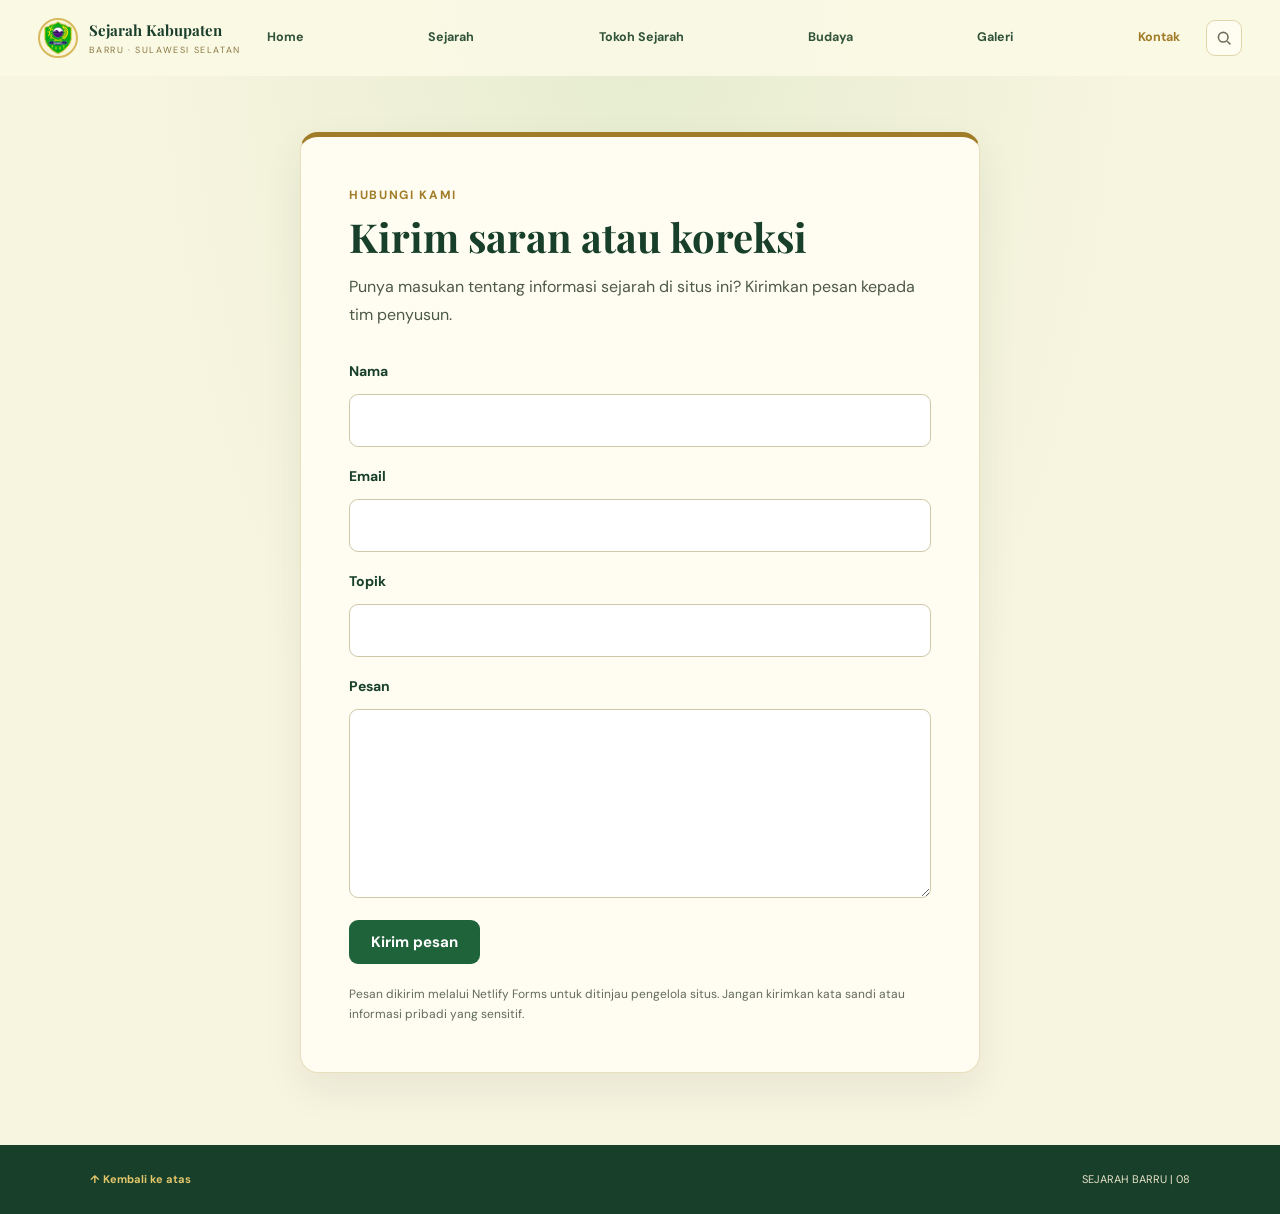
==== kontak/index.html @ 47c0d06f "Perbaiki halaman kontak Netlify" ====
<!DOCTYPE html>
<html lang="id">
<head>
  <meta charset="UTF-8">
  <meta name="viewport" content="width=device-width, initial-scale=1.0">
  <meta name="description" content="Hubungi tim penyusun situs Sejarah Kabupaten Barru.">
  <title>Kontak · Kabupaten Barru</title>
  <link rel="preconnect" href="https://fonts.googleapis.com">
  <link rel="preconnect" href="https://fonts.gstatic.com" crossorigin>
  <link href="https://fonts.googleapis.com/css2?family=DM+Sans:wght@400;500;600;700&family=Playfair+Display:wght@600;700&display=swap" rel="stylesheet">
  <link rel="stylesheet" href="../assets/css/images.css">
  <link rel="stylesheet" href="../assets/css/base.css">
  <link rel="stylesheet" href="../assets/css/menu.css">
  <link rel="stylesheet" href="../assets/css/kontak.css">
  <link rel="stylesheet" href="../assets/css/animasi.css">
</head>
<body data-page="kontak" data-root-prefix="../">
  <header class="site-header" id="top">
    <a class="brand" href="../index.html" aria-label="Sejarah Kabupaten Barru, beranda">
      <span class="brand-mark" aria-hidden="true"></span>
      <span><strong>Sejarah Kabupaten</strong><small>BARRU · SULAWESI SELATAN</small></span>
    </a>
    <nav class="main-nav" id="mainNav" aria-label="Navigasi utama">
      <a href="../index.html" class="nav-link">Home</a>
      <a href="../sejarah.html" class="nav-link">Sejarah</a>
      <a href="../tokoh.html" class="nav-link">Tokoh Sejarah</a>
      <a href="../budaya.html" class="nav-link">Budaya</a>
      <a href="../galeri.html" class="nav-link">Galeri</a>
      <a href="index.html" class="nav-link active" aria-current="page">Kontak</a>
    </nav>
    <div class="nav-actions">
      <button class="search-btn" id="searchOpen" aria-label="Cari di situs ini">
        <svg viewBox="0 0 20 20" width="16" height="16" fill="none" stroke="currentColor" stroke-width="2" aria-hidden="true"><circle cx="9" cy="9" r="6"/><path d="m14 14 4 4"/></svg>
        <span>Cari...</span><kbd>Ctrl K</kbd>
      </button>
      <a class="nav-cta" href="../sejarah.html#asal-usul">Mulai Baca</a>
      <button class="menu-toggle" id="menuToggle" aria-label="Buka navigasi" aria-expanded="false">☰</button>
    </div>
  </header>

  <div class="search-overlay" id="searchOverlay">
    <div class="search-modal" role="dialog" aria-modal="true" aria-label="Pencarian">
      <input id="searchInput" type="search" placeholder="Cari halaman atau bagian sejarah..." autocomplete="off">
      <ul class="search-results" id="searchResults"></ul>
    </div>
  </div>

  <main class="contact-main">
    <section class="contact-card" aria-labelledby="contact-title">
      <p class="contact-kicker">Hubungi Kami</p>
      <h1 id="contact-title">Kirim saran atau koreksi</h1>
      <p class="contact-intro">Punya masukan tentang informasi sejarah di situs ini? Kirimkan pesan kepada tim penyusun.</p>

      <form name="kontak" method="POST" action="terkirim.html" data-netlify="true" netlify-honeypot="bot-field" class="contact-form">
        <input type="hidden" name="form-name" value="kontak">
        <div class="contact-trap" aria-hidden="true">
          <label for="bot-field">Jangan isi kolom ini</label>
          <input id="bot-field" type="text" name="bot-field" tabindex="-1" autocomplete="off">
        </div>

        <label for="nama">Nama</label>
        <input id="nama" name="nama" type="text" maxlength="100" autocomplete="name" required>

        <label for="email">Email</label>
        <input id="email" name="email" type="email" maxlength="254" autocomplete="email" required>

        <label for="subjek">Topik</label>
        <input id="subjek" name="subjek" type="text" maxlength="150" required>

        <label for="pesan">Pesan</label>
        <textarea id="pesan" name="pesan" rows="6" maxlength="10000" required></textarea>

        <button type="submit">Kirim pesan</button>
      </form>

      <p class="contact-privacy">Pesan dikirim melalui Netlify Forms untuk ditinjau pengelola situs. Jangan kirimkan kata sandi atau informasi pribadi yang sensitif.</p>
    </section>
  </main>
  <footer class="footer" id="kontak">
    <a href="#top">↑ Kembali ke atas</a>
    <p>SEJARAH BARRU | 08</p>
  </footer>
  <script src="../assets/js/main.js"></script>
  <script src="../assets/js/animasi.js"></script>
</body>
</html>
---- assets/css/images.css ----
/* =====================================================
   PUSAT PENGATURAN SEMUA GAMBAR
   Website Sejarah Kabupaten Barru

   Taruh semua gambar di assets/images/
   Samakan nama file dengan nama pada kode.
   Jika belum ada gambar, gunakan none.
   ===================================================== */


/* =====================================================
   1. HALAMAN HOME (index.html)
   ===================================================== */
:root {
  --img-logo: url("../images/LOGO BARRU.jpeg");
  --img-hero: url("../images/ltrdua.jpg");
  --img-hero-kiri: url("../images/TUGU.jpeg");
  --img-pola: none;
  --img-peta: url("../images/PETA.jpeg");
  --img-pesisir: url("../images/ujung batu1.jpeg");

  --img-kartu-1: url("../images/RUMAH.jpeg");
  --img-kartu-2: url("../images/RAJA.jpeg");
  --img-kartu-3: url("../images/KERAJAAN.jpeg");
  --img-kartu-4: url("../images/kmrdkaan.jpg");

  --img-kolonial: url("../images/msa.jpeg");


/* =====================================================
   2. HALAMAN SEJARAH (sejarah.html)
   ===================================================== */
  --img-sejarah-hero: url("../images/tradisional.jpeg");
  --img-menu-feature: url("../images/ultah barru.jpeg");
  --img-warisan: url("../images/RUMAH.jpeg");

  --img-kerajaan-1: url("../images/krjn1.jpg");
  --img-kerajaan-2: url("../images/krjn2.jpg");
  --img-kerajaan-3: url("../images/krjn3.jpg");
  --img-kerajaan-4: url("../images/krjn4.jpg");

  --img-kemerdekaan: url("../images/kmrdkaan.jpg");
  --img-pembentukan: url("../images/ltar.jpg");

  --img-timeline-1: url("../images/j1.jpeg");
  --img-timeline-2: url("../images/krjn2.jpg");
  --img-timeline-3: url("../images/j2.jpeg");
  --img-timeline-4: url("../images/ultah2.jpg");


/* =====================================================
   3. HALAMAN TOKOH SEJARAH (tokoh.html)
   ===================================================== */
  --img-tokoh-hero: url("../images/latar2.jpg");

  --img-tokoh-tomabburu: url("../images/rja1.jpg");
  --img-tokoh-arung-berru: url("../images/rja2.jpg");
  --img-tokoh-larumpang: url("../images/rja3.jpg");
  --img-tokoh-colliq: url("../images/rja4.jpg");
  --img-tokoh-iskandar: url("../images/rja5.jpg");
  --img-tokoh-lapatau: url("../images/phlwn1.jpg");
  --img-tokoh-lanakka: url("../images/lakka2.jpg");

  --img-tokoh-pejuang: url("../images/phlwn3.jpg");
  --img-tokoh-adat: url("../images/TKH ADA.jpg");
  --img-tokoh-ulama: url("../images/AGH.jpeg");


/* =====================================================
   4. HALAMAN BUDAYA DAN TRADISI (budaya.html)
   ===================================================== */
  /* Foto halaman Budaya diatur di bagian 8 di bawah (hanya 5 foto) */


/* =====================================================
   5. HALAMAN PENINGGALAN SEJARAH (peninggalan.html)
   ===================================================== */
  --img-peninggalan-situs: none;
  --img-peninggalan-naskah: none;

  --img-pen-makam: none;
  --img-pen-tanete: none;
  --img-pen-masjid: none;
  --img-pen-lapinceng: none;
  --img-pen-sumpang: none;
  --img-pen-naskah: none;


/* =====================================================
   6. GAMBAR KARTU DROPDOWN MENU
   ===================================================== */
  --img-menu-tokoh: url("../images/tokoh barru.jpg");
  --img-menu-budaya: url("../images/BUDAYA TRADISI.jpg");
  --img-menu-peninggalan: url("../images/buku.jpg");
  --img-menu-galeri: url("../images/tomagelli.jpg");
  --img-menu-tentang: url("../images/fotbar2.jpeg");


/* =====================================================
   7. FOTO PENINGGALAN SEJARAH KABUPATEN BARRU
   ===================================================== */

  /* Rumah Adat Saoraja Lapinceng */
  --img-lapinceng: url("../images/bola pitue2.jpg");

  /* Makam We Tenri Olle */
  --img-makam-we-tenri-olle: url("../images/bola pitue2.jpg");

  /* Makam Petta Pallase-lase'e */
  --img-makam-petta-pallase: url("../images/FTO TGU.jpeg");

  /* Makam We Tenri Leleang */
  --img-makam-we-tenri-leleang: url("../images/Asal-Usul Barru.jpeg");

  /* Makam La Maddusila */
  --img-makam-maddusila: none;

  /* Makam La Makkarumpa Daeng Parani */
  --img-makam-lipukasi: url("../images/makam.jpg");

  /* Kompleks Makam Megalitik Sumpang Ralla */
  --img-sumpang-ralla: url("../images/ralla2.jpg");


/* =====================================================
   8. FOTO BUDAYA, TRADISI, DAN KULINER BARRU
   ===================================================== */

  /* Angkringan Pantai Padongko (kartu Kuliner) */
  --img-angkringan-padongko: url("../images/pantai padongko.jpg");

  /* Pertunjukan Sere Api */
  --img-sere-api: url("../images/sere api.jpg");

  /* Tradisi Mappadendang (kartu Budaya dan kartu Galeri) */
  --img-mappadendang: url("../images/mppadendeng.jpg"); /* contoh: url("../images/mappadendang.jpg") */

  /* Alat Musik Gendong-gendong */
  --img-gendong-gendong: url("../images/gendong.jpg");

  /* Kuliner Tiram Bakar */
  --img-tiram-bakar: url(../images/tiram.jpg);

  /* Upacara Pernikahan Adat Bugis (foto lebar di bawah tahap adat) */
  --img-pernikahan-adat: url(../images/prnkhn2.jpg);




/* =====================================================
   8B. HALAMAN GALERI (galeri.html)
   Foto galeri memakai variabel yang sudah ada di bagian
   7 dan 8 (lapinceng, makam, sumpang-ralla, sere-api,
   mappadendang, angkringan-padongko).
   Yang baru hanya video dan posternya di bawah ini.
   ===================================================== */

  /* ---------- VIDEO ----------
     Tulis alamat video dalam tanda kutip. Alamat file dihitung dari
     folder website (folder yang berisi galeri.html), BUKAN dari folder css.
       "assets/video/nama-file.mp4"   file video sendiri (mp4)
       "youtube:ID_VIDEO"             video YouTube
       none                           slot kosong */
  --video-1: "assets/video/video-mapadendang.mp4"; /* Video 1: Tradisi dan Budaya Barru */
  --video-2: "assets/video/sejarah.mov";                                  /* Video 2: Situs Sejarah Barru */

  /* Poster (gambar sampul) video. HARUS gambar (jpg/png), bukan file video.
     Boleh none: untuk file mp4, gambar pertama video dipakai otomatis. */
  --img-video-1: ;
  --img-video-2: ;


/* =====================================================
   9. HALAMAN TENTANG KAMI (tentang.html)
   FOTO TIM PENYUSUN (7 orang, foto potret rasio 3:4, mis. 600x800)
   ===================================================== */

  --img-anggota-1: url(../images/akbar.jpeg); /* Ketua Tim / Pengembang Website */
  --img-anggota-2: url("../images/feril.jpeg"); /* Perancang Desain Website */
  --img-anggota-3: url(../images/sknhh.jpeg); /* Pengembang Frontend */
  --img-anggota-4: url("../images/suci.jpeg"); /* Pengumpulan Data Sejarah */
  --img-anggota-5: url("../images/nurul.jpeg"); /* Dokumentasi dan Galeri */
  --img-anggota-6: url("../images/kya.jpeg"); /* Penyusunan Konten */
  --img-anggota-7: url("../images/wilda.jpeg"); /* Pengujian dan Penyempurnaan Website */

  /* Foto bersama seluruh tim penyusun.
     Contoh: --img-tim-group: url("../images/foto-bersama-tim.jpg");
     (gambar disarankan landscape, misalnya 1600x900) */
  --img-tim-group: url("../images/fotbar.jpeg");

}


/* =====================================================
   10. PENGHUBUNG FOTO PENINGGALAN
   ===================================================== */
.foto-lapinceng {
  --foto: var(--img-lapinceng);
}

.foto-makam-we-tenri-olle {
  --foto: var(--img-makam-we-tenri-olle);
}

.foto-makam-petta-pallase {
  --foto: var(--img-makam-petta-pallase);
}

.foto-makam-we-tenri-leleang {
  --foto: var(--img-makam-we-tenri-leleang);
}

.foto-makam-maddusila {
  --foto: var(--img-makam-maddusila);
}

.foto-makam-lipukasi {
  --foto: var(--img-makam-lipukasi);
}

.foto-sumpang-ralla {
  --foto: var(--img-sumpang-ralla);
}


/* =====================================================
   11. PENGHUBUNG FOTO BUDAYA DAN TRADISI
   ===================================================== */
.foto-angkringan-padongko {
  --foto: var(--img-angkringan-padongko);
}

.foto-sere-api {
  --foto: var(--img-sere-api);
}

.foto-mappadendang {
  --foto: var(--img-mappadendang);
}

.foto-gendong-gendong {
  --foto: var(--img-gendong-gendong);
}

.foto-tiram-bakar {
  --foto: var(--img-tiram-bakar);
}

.foto-pernikahan-adat {
  --foto: var(--img-pernikahan-adat);
}


/* =====================================================
   12. PENGHUBUNG FOTO TIM PENYUSUN
   ===================================================== */
.foto-anggota-1 {
  --foto: var(--img-anggota-1);
}

.foto-anggota-2 {
  --foto: var(--img-anggota-2);
}

.foto-anggota-3 {
  --foto: var(--img-anggota-3);
}

.foto-anggota-4 {
  --foto: var(--img-anggota-4);
}

.foto-anggota-5 {
  --foto: var(--img-anggota-5);
}

.foto-anggota-6 {
  --foto: var(--img-anggota-6);
}

.foto-anggota-7 {
  --foto: var(--img-anggota-7);
}

.foto-tim-group {
  --foto: var(--img-tim-group);
}

/* =====================================================
   13. PENGHUBUNG FOTO GALERI
   ===================================================== */
.foto-video-1 {
  --foto: var(--img-video-1);
}

.foto-video-2 {
  --foto: var(--img-video-2);
}
---- assets/css/base.css ----
/* =====================================================
   BASE GLOBAL
   Variabel, Navbar, Pencarian, Footer
   Digunakan oleh semua halaman
===================================================== */


/* =====================================================
   VARIABEL WARNA
===================================================== */

:root {
    --hijau: #1f633b;
    --hijau-tua: #173f2a;
    --emas: #a17c28;
    --krem: #f7f4df;

    --teks: #193e2b;
    --garis: #e8dfbd;
    --kertas: #fffdf1;
    --hover: #edf1d9;
}


/* =====================================================
   RESET DAN PENGATURAN DASAR
===================================================== */

* {
    box-sizing: border-box;
}

html {
    scroll-behavior: smooth;
    scroll-padding-top: 90px;
}

body {
    margin: 0;

    background: var(--krem);
    color: var(--teks);

    font-family: "DM Sans", Arial, sans-serif;
    line-height: 1.7;
}

a {
    color: inherit;
    text-decoration: none;
}

:focus-visible {
    outline: 2px solid var(--emas);
    outline-offset: 2px;
    border-radius: 6px;
}


/* =====================================================
   HEADER
===================================================== */

.site-header {
    height: 76px;
    padding: 0 3%;

    display: flex;
    align-items: center;
    gap: 16px;

    position: sticky;
    top: 0;
    z-index: 20;

    background: rgba(250, 249, 229, 0.94);
    backdrop-filter: blur(12px);

    border-bottom: 1px solid transparent;

    transition: border-color 0.2s;
}

.site-header.scrolled {
    border-bottom-color: rgba(49, 91, 54, 0.18);
}


/* =====================================================
   LOGO DAN IDENTITAS WEBSITE
===================================================== */

.brand {
    display: flex;
    align-items: center;
    gap: 11px;

    line-height: 1.2;
    flex: none;
}

.brand-mark {
    width: 40px;
    height: 40px;

    border-radius: 50%;
    border: 2px solid #d8b95e;

    background:
        var(--img-logo) center / contain no-repeat,
        var(--hijau);
}

.brand strong {
    display: block;

    font:
        700 15px "Playfair Display", serif;
}

.brand small {
    display: block;

    font-size: 9px;
    letter-spacing: 1.6px;

    color: #8b7741;
    margin-top: 5px;
}


/* =====================================================
   NAVIGASI UTAMA
===================================================== */

.main-nav {
    flex: 1;

    display: flex;
    align-items: center;
    justify-content: space-between;
    gap: 2px;

    font-size: 12.5px;
    font-weight: 700;
}

.nav-link,
.dropdown-toggle {
    display: inline-flex;
    align-items: center;

    padding: 9px 10px;

    border: 0;
    border-radius: 9px;

    background: none;
    color: #31533a;

    font: inherit;
    cursor: pointer;
    white-space: nowrap;
}


/* Efek Hover */

.nav-link:hover,
.dropdown-toggle:hover,
.dropdown-toggle[aria-expanded="true"] {
    background: var(--hover);
}


/* Navigasi Aktif */

.nav-link.active,
.dropdown-toggle.active {
    color: var(--emas);
}

@media (min-width: 1920px) {
    .site-header {
        height: clamp(76px, 4vw, 92px);
        padding-left: max(3%, calc((100vw - 1800px) / 2));
        padding-right: max(3%, calc((100vw - 1800px) / 2));
    }

    .main-nav {
        font-size: clamp(13px, .72vw, 15px);
    }
}


/* =====================================================
   DROPDOWN MENU
===================================================== */

.dropdown {
    position: relative;
}

.chevron {
    display: inline-block;

    margin: -4px 0 0 4px;

    font-size: 16px;
    line-height: 1;

    transition: transform 0.2s;
}

.dropdown-toggle[aria-expanded="true"] .chevron {
    transform: rotate(180deg);
    margin-top: 4px;
}


/* Kotak Dropdown */

.dropdown-menu {
    position: absolute;

    top: calc(100% + 13px);
    left: 0;

    min-width: 230px;
    padding: 8px;

    display: none;

    background: var(--kertas);

    border: 1px solid #e5d9ad;
    border-radius: 12px;

    box-shadow: 0 16px 35px #243c2820;
}


/* Dropdown Sebelah Kanan */

.dropdown-menu.kanan {
    left: auto;
    right: 0;
}


/* Dropdown Terbuka */

.dropdown.open .dropdown-menu {
    display: block;
    animation: drop 0.18s ease;
}


/* Link Dropdown */

.dropdown-menu a {
    display: block;

    padding: 10px 12px;

    border-radius: 10px;
    font-size: 13px;
}

.dropdown-menu a:hover,
.dropdown-menu a.active {
    background: var(--hover);
    color: #1b653a;
}


/* =====================================================
   MEGA MENU
   Khusus Sejarah Kabupaten Barru
===================================================== */

.dropdown-menu.mega {
    width: 700px;
    padding: 10px;

    grid-template-columns: 230px 1fr;
    gap: 10px;
}

.dropdown.open .dropdown-menu.mega {
    display: grid;
}


/* Dropdown lebar (satu kolom berikon), mis. Tokoh Sejarah */

.dropdown-menu.lebar {
    min-width: 340px;
}

.dropdown-menu.lebar .menu-list {
    grid-template-columns: 1fr;
}


/* Daftar Menu */

.menu-list {
    display: grid;

    grid-template-columns: 1fr 1fr;
    gap: 2px;
}

.menu-list a {
    display: flex;
    align-items: flex-start;
    gap: 12px;
}


/* Judul dan Deskripsi */

.menu-list strong {
    display: block;

    font-size: 13px;
    color: #285238;
}

.menu-list small {
    display: block;

    font-size: 11px;
    font-weight: 500;
    line-height: 1.45;

    color: #6c705a;
    margin-top: 2px;
}


/* Ikon Menu */

.mi {
    flex: none;

    width: 36px;
    height: 36px;

    border-radius: 10px;

    display: grid;
    place-items: center;

    background: var(--hover);
    color: var(--hijau);

    transition: background 0.2s, color 0.2s;
}

.menu-list a:hover .mi {
    background: var(--hijau);
    color: #f8eebd;
}


/* =====================================================
   MEGA MENU FEATURE
===================================================== */

.dropdown-menu a.menu-feature {
    display: flex;
    flex-direction: column;

    padding: 0;
    overflow: hidden;

    background: #1f5838;
    color: #fff5d9;

    border-radius: 12px;
}

.dropdown-menu a.menu-feature:hover,
.dropdown-menu a.menu-feature.active {
    background: #1f5838;
    color: #fff5d9;
}


/* Ilustrasi SVG */

.menu-feature svg {
    display: block;

    width: 100%;
    height: 130px;
}


/* Gambar foto (variabel --img-menu-feature) menutupi ilustrasi SVG.
   Jika file belum ada, ilustrasi SVG tetap tampil. */

.dropdown-menu a.menu-feature {
    position: relative;
}

.menu-feature::before {
    content: "";

    position: absolute;
    top: 0;
    left: 0;
    right: 0;

    height: 130px;

    background:
        var(--img-menu-feature) center / cover no-repeat;
}


/* Isi Feature */

.feature-text {
    padding: 14px 16px 16px;
}

.menu-feature strong {
    display: block;

    font:
        700 17px "Playfair Display", serif;

    color: #fff5d9;
}

.menu-feature small {
    display: block;

    color: #e4e6c9;
    font-size: 11px;

    margin-top: 4px;
}


/* =====================================================
   AKSI KANAN
   Pencarian, CTA, Hamburger
===================================================== */

.nav-actions {
    display: flex;
    align-items: center;
    gap: 10px;

    margin-left: auto;
    flex: none;
}


/* =====================================================
   TOMBOL PENCARIAN
===================================================== */

.search-btn {
    display: flex;
    align-items: center;
    gap: 9px;

    min-width: 170px;
    padding: 8px 12px;

    border: 1px solid #e1d6a8;
    border-radius: 9px;

    background: var(--kertas);
    color: #6c705a;

    font: 500 12px "DM Sans", sans-serif;
    cursor: pointer;
}

.search-btn:hover {
    border-color: var(--emas);
    color: var(--teks);
}

.search-btn kbd {
    margin-left: auto;

    font: inherit;
    font-size: 10px;

    padding: 0 6px;

    border: 1px solid #e1d6a8;
    border-radius: 4px;
}


/* =====================================================
   TOMBOL CTA
===================================================== */

.nav-cta {
    background: var(--hijau);
    color: #fff8db;

    padding: 9px 16px;

    border-radius: 9px;

    font-size: 12px;
    font-weight: 700;

    white-space: nowrap;
}

.nav-cta:hover {
    background: var(--emas);
}


/* =====================================================
   TOMBOL HAMBURGER
===================================================== */

.menu-toggle {
    display: none;

    background: none;
    border: 0;

    color: #1c5735;
    font-size: 25px;

    cursor: pointer;
}


/* =====================================================
   SEARCH OVERLAY
===================================================== */

.search-overlay {
    position: fixed;
    inset: 0;
    z-index: 60;

    display: none;

    align-items: flex-start;
    justify-content: center;

    padding: 12vh 16px 0;

    background: rgba(23, 63, 42, 0.45);
}

.search-overlay.open {
    display: flex;
}


/* Kotak Pencarian */

.search-modal {
    width: 100%;
    max-width: 560px;

    background: var(--kertas);

    border: 1px solid #e5d9ad;
    border-radius: 14px;

    box-shadow: 0 20px 45px #243c2833;

    overflow: hidden;
}


/* Input Pencarian */

.search-modal input {
    width: 100%;

    padding: 18px 20px;

    border: 0;
    border-bottom: 1px solid var(--garis);

    background: none;
    color: var(--teks);

    font: 500 15px "DM Sans", sans-serif;
    outline: 0;
}


/* =====================================================
   HASIL PENCARIAN
===================================================== */

.search-results {
    list-style: none;

    margin: 0;
    padding: 8px;

    max-height: 320px;
    overflow-y: auto;
}

.search-results a {
    display: block;

    padding: 10px 12px;

    border-radius: 8px;
    font-size: 13px;
}

.search-results a small {
    display: block;

    font-size: 11px;
    color: #6c705a;
}

.search-results a:hover,
.search-results a:focus {
    background: var(--hover);
    color: #1b653a;
    outline: 0;
}

.search-results .empty {
    padding: 14px 12px;

    font-size: 12px;
    color: #6c705a;
}


/* =====================================================
   FOOTER
===================================================== */

.footer {
    padding: 25px 7%;

    background: var(--hijau-tua);
    color: #e9e4c8;

    display: flex;
    justify-content: space-between;
    align-items: center;
    gap: 20px;

    font-size: 11px;
}

.footer a {
    color: #e4c66b;
    font-weight: 700;
}

.footer p {
    margin: 0;
}


/* =====================================================
   ANIMASI DROPDOWN
===================================================== */

@keyframes drop {

    from {
        opacity: 0;
        transform: translateY(-5px);
    }

    to {
        opacity: 1;
        transform: none;
    }
}


/* =====================================================
   RESPONSIVE: LAPTOP KECIL
===================================================== */

@media (max-width: 1540px) {

    .search-btn {
        min-width: 0;
        padding: 9px;
    }

    .search-btn span,
    .search-btn kbd,
    .nav-cta {
        display: none;
    }
}


/* =====================================================
   RESPONSIVE: TABLET
===================================================== */

@media (max-width: 1279px) {

    .site-header {
        gap: 12px;
        padding: 0 5%;
    }

    .menu-toggle {
        display: block;
    }

    .search-btn {
        border-color: transparent;
        background: none;
    }


    /* Navigasi Mobile */

    .main-nav {
        display: none;

        position: absolute;

        top: 100%;
        left: 0;
        right: 0;

        max-height: calc(100vh - 76px);
        overflow-y: auto;

        flex-direction: column;
        align-items: stretch;
        justify-content: flex-start;
        gap: 0;

        padding: 8px 5% 24px;

        background: #fbf8e7;

        box-shadow: 0 15px 25px #243c281c;
        border-top: 1px solid var(--garis);
    }

    .main-nav.open {
        display: flex;
        animation: drop 0.2s ease;
    }


    /* Link Mobile */

    .nav-link,
    .dropdown-toggle {
        width: 100%;

        justify-content: space-between;

        padding: 14px 4px;

        border-radius: 0;
        border-bottom: 1px solid var(--garis);

        font-size: 14px;
    }

    .nav-link:hover,
    .dropdown-toggle:hover,
    .dropdown-toggle[aria-expanded="true"] {
        background: none;
    }


    /* Dropdown Mobile */

    .dropdown-menu,
    .dropdown-menu.kanan {
        position: static;

        width: 100%;
        min-width: 0;

        box-shadow: none;
        border: 0;

        background: none;

        padding: 4px 0 8px;
        margin: 0;
    }

    .dropdown-menu.mega {
        width: 100%;
        min-width: 0;
        grid-template-columns: 1fr;
    }

    .menu-list {
        grid-template-columns: 1fr;
    }

    .menu-feature {
        display: none !important;
    }
}


/* =====================================================
   RESPONSIVE: HP
===================================================== */

@media (max-width: 650px) {

    html {
        scroll-padding-top: 72px;
    }

    .site-header {
        height: 68px;
    }

    .main-nav {
        max-height: calc(100vh - 68px);
    }

    .footer {
        flex-direction: column;
        align-items: flex-start;
    }
}


/* =====================================================
   RESPONSIVE: HP KECIL
===================================================== */

@media (max-width: 370px) {

    .brand strong {
        font-size: 13px;
    }

    .brand small {
        font-size: 8px;
    }
}


/* =====================================================
   AKSESIBILITAS
   Mengurangi animasi sesuai pengaturan perangkat
===================================================== */

@media (prefers-reduced-motion: reduce) {

    html {
        scroll-behavior: auto;
    }

    .chevron,
    .site-header {
        transition: none;
    }

    .dropdown.open .dropdown-menu,
    .main-nav.open {
        animation: none;
    }
}
---- assets/css/menu.css ----
/* Mega menu bergambar untuk semua dropdown (gaya Laravel). Warna mengikuti tema. */
@media (min-width:1280px){
  .dropdown-menu.mega.satu{width:560px;max-width:calc(100vw - 32px);grid-template-columns:210px 1fr}
  .dropdown-menu.mega.satu .menu-list{grid-template-columns:1fr;height:auto;align-content:start}
}
---- assets/css/kontak.css ----
body {
  min-height: 100vh;
  background:
    radial-gradient(ellipse at top, #e6edcf 0, transparent 55%),
    var(--krem);
}

.contact-main {
  padding: 56px 20px 72px;
}

.contact-card {
  width: min(100%, 680px);
  margin: 0 auto;
  padding: clamp(24px, 5vw, 48px);
  border: 1px solid var(--garis);
  border-top: 5px solid var(--emas);
  border-radius: 18px;
  background: var(--kertas);
  box-shadow: 0 16px 40px #173f2a12;
}

.contact-kicker {
  margin: 0 0 8px;
  color: var(--emas);
  font-size: 12px;
  font-weight: 700;
  letter-spacing: .14em;
  text-transform: uppercase;
}

.contact-card h1 {
  margin: 0;
  color: var(--hijau-tua);
  font: 700 clamp(28px, 5vw, 40px)/1.2 "Playfair Display", serif;
}

.contact-intro {
  margin: 12px 0 24px;
  color: #4d5a46;
}

.contact-form {
  display: grid;
  gap: 10px;
}

.contact-form label {
  margin-top: 8px;
  color: var(--hijau-tua);
  font-size: 14px;
  font-weight: 700;
}

.contact-form input,
.contact-form textarea {
  width: 100%;
  padding: 12px 14px;
  border: 1px solid #cfc8a8;
  border-radius: 9px;
  background: #fff;
  color: var(--teks);
  font: inherit;
  transition: border-color .2s ease, box-shadow .2s ease, transform .2s ease;
}

.contact-form input:focus,
.contact-form textarea:focus {
  outline: none;
  border-color: var(--hijau);
  box-shadow: 0 0 0 3px #1f633b26;
  transform: translateY(-1px);
}

.contact-form textarea {
  resize: vertical;
}

.contact-form button {
  justify-self: start;
  margin-top: 12px;
  padding: 12px 22px;
  border: 0;
  border-radius: 9px;
  background: var(--hijau);
  color: white;
  cursor: pointer;
  font: 700 15px "DM Sans", sans-serif;
}

.contact-form button:hover {
  background: var(--hijau-tua);
  transform: translateY(-2px);
  box-shadow: 0 8px 18px #173f2a24;
}

.contact-alert {
  margin: 20px 0;
  padding: 14px 16px;
  border-radius: 9px;
}

.contact-alert p {
  margin: 0 0 4px;
  font-weight: 700;
}

.contact-alert ul {
  margin: 4px 0 0;
  padding-left: 20px;
}

.contact-alert.success {
  border: 1px solid #9dbb91;
  background: #edf5e8;
  color: #245c3a;
}

.contact-alert.error {
  border: 1px solid #d5a4a0;
  background: #fff0ee;
  color: #812d25;
}

.contact-privacy {
  margin: 20px 0 0;
  color: #626b5b;
  font-size: 12px;
}

.contact-trap {
  position: absolute;
  left: -10000px;
  width: 1px;
  height: 1px;
  overflow: hidden;
}

@media (max-width: 520px) {
  .contact-main {
    padding-top: 32px;
  }
}
---- assets/css/animasi.css ----
/* =========================================================
   ANIMASI WEBSITE SEJARAH KABUPATEN BARRU
   Gunakan bersama animasi.js versi baru.
   ========================================================= */

:root {
  --animasi-durasi: 700ms;
  --animasi-ease: cubic-bezier(.22, 1, .36, 1);
}

/* 1. SCROLL REVEAL */
.js .anim-reveal {
  opacity: 0;
  transform: translate3d(0, 34px, 0);
  transition:
    opacity var(--animasi-durasi) var(--animasi-ease),
    transform var(--animasi-durasi) var(--animasi-ease);
  transition-delay: var(--reveal-delay, 0ms);
}
.js .anim-reveal.is-visible {
  opacity: 1;
  transform: translate3d(0, 0, 0);
}

/* 2. PRELOADER */
body.sedang-memuat { overflow: hidden; }

.preloader-barru {
  position: fixed;
  inset: 0;
  z-index: 9999;
  background: radial-gradient(circle at center, #245c3a 0%, #153824 100%);
  color: #f7f4df;
  display: flex;
  align-items: center;
  justify-content: center;
  text-align: center;
  transition: opacity .65s ease, visibility .65s ease, transform .65s ease;
}
.preloader-barru.selesai {
  opacity: 0;
  visibility: hidden;
  transform: scale(1.025);
  pointer-events: none;
}
.preloader-konten {
  display: flex;
  flex-direction: column;
  align-items: center;
  padding: 24px;
  animation: munculNaik .75s var(--animasi-ease) both;
}
.preloader-ikon {
  width: 76px;
  height: 76px;
  border-radius: 50%;
  background: #f7f4df;
  color: #1e4d32;
  display: flex;
  align-items: center;
  justify-content: center;
  margin-bottom: 18px;
  box-shadow: 0 10px 28px rgba(0,0,0,.28), 0 0 0 6px rgba(247,244,223,.14);
  animation: denyutHalus 2.2s ease-in-out infinite;
}
.preloader-judul {
  font-family: 'Playfair Display', serif;
  font-size: 1.55rem;
  font-weight: 700;
  color: #f7f4df;
  margin: 0 0 10px;
  letter-spacing: .4px;
}
.preloader-status {
  display: inline-flex;
  align-items: center;
  gap: 8px;
  font-family: 'DM Sans', sans-serif;
  font-size: .88rem;
  font-weight: 500;
  color: #e8e2be;
  margin-bottom: 4px;
}
.spinner-kecil {
  width: 14px;
  height: 14px;
  border: 2px solid rgba(247,244,223,.3);
  border-top-color: #f6df94;
  border-radius: 50%;
  animation: putarSpinner .85s linear infinite;
}
.preloader-sub {
  font-family: 'DM Sans', sans-serif;
  font-size: .75rem;
  color: rgba(247,244,223,.65);
  margin: 0 0 18px;
}
.preloader-bar {
  width: 130px;
  height: 4px;
  background: rgba(247,244,223,.2);
  border-radius: 99px;
  overflow: hidden;
}
.preloader-progress {
  width: 100%;
  height: 100%;
  background: #f6df94;
  border-radius: 99px;
  transform-origin: left;
  animation: isiGaris 1.6s cubic-bezier(.4,0,.2,1) forwards;
}

/* 3. NAVBAR SLIDE DOWN + EFEK SAAT SCROLL */
.site-header.header-animasi {
  opacity: 0;
  transform: translate3d(0, -18px, 0);
  transition: opacity .65s ease, transform .65s var(--animasi-ease), box-shadow .3s ease;
}
.site-header.header-animasi.header-siap {
  opacity: 1;
  transform: translate3d(0, 0, 0);
}
.site-header.header-scrolled {
  box-shadow: 0 8px 28px rgba(20, 45, 30, .10);
}

/* 4. HERO TEXT REVEAL */
.js .hero .hero-isi > * {
  opacity: 0;
  transform: translate3d(0, 22px, 0);
  transition: opacity .8s var(--animasi-ease), transform .8s var(--animasi-ease);
}
.js .hero.hero-animasi-mulai .hero-isi > * {
  opacity: 1;
  transform: translate3d(0, 0, 0);
}
.js .hero.hero-animasi-mulai .hero-isi > *:nth-child(1) { transition-delay: .12s; }
.js .hero.hero-animasi-mulai .hero-isi > *:nth-child(2) { transition-delay: .25s; }
.js .hero.hero-animasi-mulai .hero-isi > *:nth-child(3) { transition-delay: .4s; }
.js .hero.hero-animasi-mulai .hero-isi > *:nth-child(4) { transition-delay: .55s; }
.hero-kiri {
  transform: translate3d(0, var(--hero-parallax-y, 0px), 0);
  transition: transform .15s linear;
}

/* 5. DROPDOWN FADE + SCALE */
.dropdown-menu.menu-baru-dibuka {
  animation: menuMuncul .24s var(--animasi-ease) both;
  transform-origin: top center;
}
.dropdown-menu.menu-baru-dibuka .menu-feature,
.dropdown-menu.menu-baru-dibuka .menu-list > a {
  animation: itemMenuMuncul .35s var(--animasi-ease) both;
}
.dropdown-menu.menu-baru-dibuka .menu-list > a:nth-child(2) { animation-delay: 35ms; }
.dropdown-menu.menu-baru-dibuka .menu-list > a:nth-child(3) { animation-delay: 70ms; }
.dropdown-menu.menu-baru-dibuka .menu-list > a:nth-child(4) { animation-delay: 105ms; }
.dropdown-menu.menu-baru-dibuka .menu-list > a:nth-child(5) { animation-delay: 140ms; }

/* 6. HOVER KARTU DAN GAMBAR */
.kartu {
  transition: transform .35s var(--animasi-ease), box-shadow .35s ease;
}
.kartu:hover {
  transform: translateY(-7px);
}
.kartu .gbr,
.mengenal .foto {
  overflow: hidden;
}
.gambar-animasi {
  transform: scale(1.045);
  transition: transform 1.1s var(--animasi-ease);
}
.gambar-animasi.gambar-terlihat { transform: scale(1); }
.kartu:hover .gbr { transform: scale(1.035); }

/* 7. TOMBOL MICRO-INTERACTION */
.magnetic-ready {
  translate: var(--mag-x, 0px) var(--mag-y, 0px);
  transition: translate .22s ease, box-shadow .25s ease, filter .25s ease;
}
.nav-cta:hover,
.hero .btn:hover,
.mengenal .btn:hover {
  filter: brightness(1.06);
  box-shadow: 0 10px 24px rgba(20, 65, 40, .18);
}

/* 8. ACTIVE NAV INDICATOR */
.main-nav .nav-link,
.main-nav .dropdown-toggle {
  position: relative;
}
.main-nav .nav-link::after {
  content: '';
  position: absolute;
  left: 50%;
  right: 50%;
  bottom: -5px;
  height: 2px;
  border-radius: 2px;
  background: #a17c28;
  transition: left .25s ease, right .25s ease;
}
.main-nav .nav-link:hover::after,
.main-nav .nav-link.section-active::after {
  left: 0;
  right: 0;
}

/* 9. SCROLL PROGRESS */
.scroll-progress {
  position: fixed;
  z-index: 10001;
  top: 0;
  left: 0;
  width: var(--scroll-progress, 0%);
  height: 3px;
  background: linear-gradient(90deg, #a17c28, #f6df94);
  pointer-events: none;
  transition: width .08s linear;
}

/* 10. KEYFRAMES */
@keyframes putarSpinner { to { transform: rotate(360deg); } }
@keyframes isiGaris {
  0% { transform: scaleX(0); }
  60% { transform: scaleX(.75); }
  100% { transform: scaleX(1); }
}
@keyframes denyutHalus {
  0%, 100% { transform: translateY(0) scale(1); }
  50% { transform: translateY(-4px) scale(1.025); }
}
@keyframes munculNaik {
  from { opacity: 0; transform: translateY(14px); }
  to { opacity: 1; transform: translateY(0); }
}
@keyframes menuMuncul {
  from { opacity: 0; transform: translateY(9px) scale(.98); }
  to { opacity: 1; transform: translateY(0) scale(1); }
}
@keyframes itemMenuMuncul {
  from { opacity: 0; transform: translateY(7px); }
  to { opacity: 1; transform: translateY(0); }
}

/* 11. AKSESIBILITAS: hormati pengaturan reduce motion perangkat. */
@media (prefers-reduced-motion: reduce) {
  *, *::before, *::after {
    scroll-behavior: auto !important;
    animation-duration: .01ms !important;
    animation-iteration-count: 1 !important;
    transition-duration: .01ms !important;
  }
  .js .anim-reveal,
  .js .anim-reveal.is-visible,
  .hero .hero-isi > *,
  .site-header.header-animasi {
    opacity: 1 !important;
    transform: none !important;
  }
}

@media (min-width: 768px) and (hover: hover) and (pointer: fine) and (prefers-reduced-motion: no-preference) {
  .tokoh-card:not(.kosong) {
    --tilt-x: 0deg;
    --tilt-y: 0deg;
  }

  .js .tokoh-card:not(.kosong).anim-reveal {
    transition-property: opacity, transform, box-shadow;
    transition-duration: var(--animasi-durasi), .28s, .25s;
    transition-timing-function: var(--animasi-ease), var(--animasi-ease), ease;
    transition-delay: var(--reveal-delay, 0ms), 0ms, 0ms;
  }

  .tokoh-card:not(.kosong):hover {
    transform: perspective(900px) rotateX(var(--tilt-x)) rotateY(var(--tilt-y)) translateY(-5px);
    box-shadow: 0 15px 30px #334e2915;
    transition-delay: 0ms;
  }
}

/* 12. PENYESUAIAN MOBILE */
@media (max-width: 767px) {
  .hero-kiri { transform: none !important; }
  .kartu:hover { transform: none; }
  .magnetic-ready { translate: none; }
  .scroll-progress { height: 2px; }
}

/* 13. TRANSISI HALAMAN, HERO, DAN INTERAKSI KONSISTEN */
html.js body.page-entering {
  animation: halamanMasuk .32s ease both;
}

html.js body.page-leaving {
  opacity: 0;
  transition: opacity .2s ease;
  pointer-events: none;
}

.js .hero .hero-isi > *,
.js .hero .hero-text > *,
.js .p-hero .p-hero-in > *,
.js .t-hero > * {
  opacity: 1;
  transform: translate3d(0, 0, 0);
  animation: heroFadeUp .75s var(--animasi-ease) backwards;
}

.js .hero .hero-isi > *:nth-child(1),
.js .hero .hero-text > *:nth-child(1),
.js .p-hero .p-hero-in > *:nth-child(1),
.js .t-hero > *:nth-child(1) { animation-delay: .1s; }
.js .hero .hero-isi > *:nth-child(2),
.js .hero .hero-text > *:nth-child(2),
.js .p-hero .p-hero-in > *:nth-child(2),
.js .t-hero > *:nth-child(2) { animation-delay: .22s; }
.js .hero .hero-isi > *:nth-child(3),
.js .hero .hero-text > *:nth-child(3),
.js .p-hero .p-hero-in > *:nth-child(3),
.js .t-hero > *:nth-child(3) { animation-delay: .34s; }
.js .hero .hero-isi > *:nth-child(4),
.js .hero .hero-text > *:nth-child(4),
.js .p-hero .p-hero-in > *:nth-child(4),
.js .t-hero > *:nth-child(4) { animation-delay: .46s; }
.js .p-hero .p-hero-in > *:nth-child(5) { animation-delay: .58s; }

.js .p-hero .p-pola {
  transform: translate3d(0, var(--hero-parallax-y, 0px), 0);
}

.main-nav .dropdown-toggle::after {
  content: "";
  position: absolute;
  left: 50%;
  right: 50%;
  bottom: -5px;
  height: 2px;
  border-radius: 2px;
  background: #a17c28;
  transition: left .25s ease, right .25s ease;
}

.main-nav .dropdown-toggle:hover::after,
.main-nav .dropdown-toggle.active::after,
.main-nav .dropdown-toggle[aria-expanded="true"]::after {
  left: 0;
  right: 0;
}

.p-card .p-img,
.p-card .p-foto-img,
.tokoh-card .tokoh-foto {
  transition: transform .65s var(--animasi-ease);
}

.p-card:hover .p-img,
.p-card:hover .p-foto-img,
.tokoh-card:hover .tokoh-foto {
  transform: scale(1.045);
}

.team-foto::before {
  transition: transform .65s var(--animasi-ease);
}

.team:hover .team-foto::before {
  transform: scale(1.045);
}

.nav-cta,
.btn,
.button,
.contact-form button {
  transition: transform .2s var(--animasi-ease), box-shadow .25s ease, filter .25s ease;
}

.nav-cta:active,
.btn:active,
.button:active,
.contact-form button:active {
  transform: translateY(1px) scale(.98);
}

/* Garis dan titik timeline dibuka satu kali saat mulai terlihat. */
.timeline {
  position: relative;
  border-left: 0;
}

.timeline::before {
  content: "";
  position: absolute;
  left: 0;
  top: 0;
  bottom: 0;
  width: 2px;
  background: #c5aa5c;
  transform: scaleY(1);
  transform-origin: top;
  transition: transform 1.1s var(--animasi-ease);
}

.js .timeline::before {
  transform: scaleY(0);
}

.js .timeline.timeline-terlihat::before {
  transform: scaleY(1);
}

.js .timeline-item {
  opacity: 0;
  transform: translate3d(-18px, 10px, 0);
  transition: opacity .65s var(--animasi-ease), transform .65s var(--animasi-ease);
}

.js .timeline-item:nth-child(even) {
  transform: translate3d(18px, 10px, 0);
}

.js .timeline-item.timeline-item-terlihat {
  opacity: 1;
  transform: translate3d(0, 0, 0);
}

.js .timeline-item .time-dot {
  transform: scale(.45);
  transition: transform .45s var(--animasi-ease);
}

.js .timeline-item.timeline-item-terlihat .time-dot {
  transform: scale(1);
}

@keyframes halamanMasuk {
  from { opacity: 0; }
  to { opacity: 1; }
}

@keyframes heroFadeUp {
  from { opacity: 0; transform: translate3d(0, 22px, 0); }
  to { opacity: 1; transform: translate3d(0, 0, 0); }
}

@media (max-width: 767px) {
  .js .timeline-item,
  .js .timeline-item:nth-child(even) {
    transform: translate3d(0, 18px, 0);
  }
  .js .p-hero .p-pola { transform: none !important; }
}

@media (prefers-reduced-motion: reduce) {
  html.js body.page-entering {
    animation: none;
  }
  html.js body.page-leaving {
    opacity: 1;
    transition: none;
  }
  .js .hero .hero-isi > *,
  .js .hero .hero-text > *,
  .js .p-hero .p-hero-in > *,
  .js .t-hero > * {
    opacity: 1;
    transform: none;
  }
  .js .timeline::before {
    transform: scaleY(1);
    transition: none;
  }
  .js .timeline-item,
  .js .timeline-item:nth-child(even) {
    opacity: 1;
    transform: none;
    transition: none;
  }
  .js .timeline-item .time-dot,
  .p-card:hover .p-img,
  .p-card:hover .p-foto-img,
  .tokoh-card:hover .tokoh-foto,
  .team:hover .team-foto::before {
    transform: none;
    transition: none;
  }
}
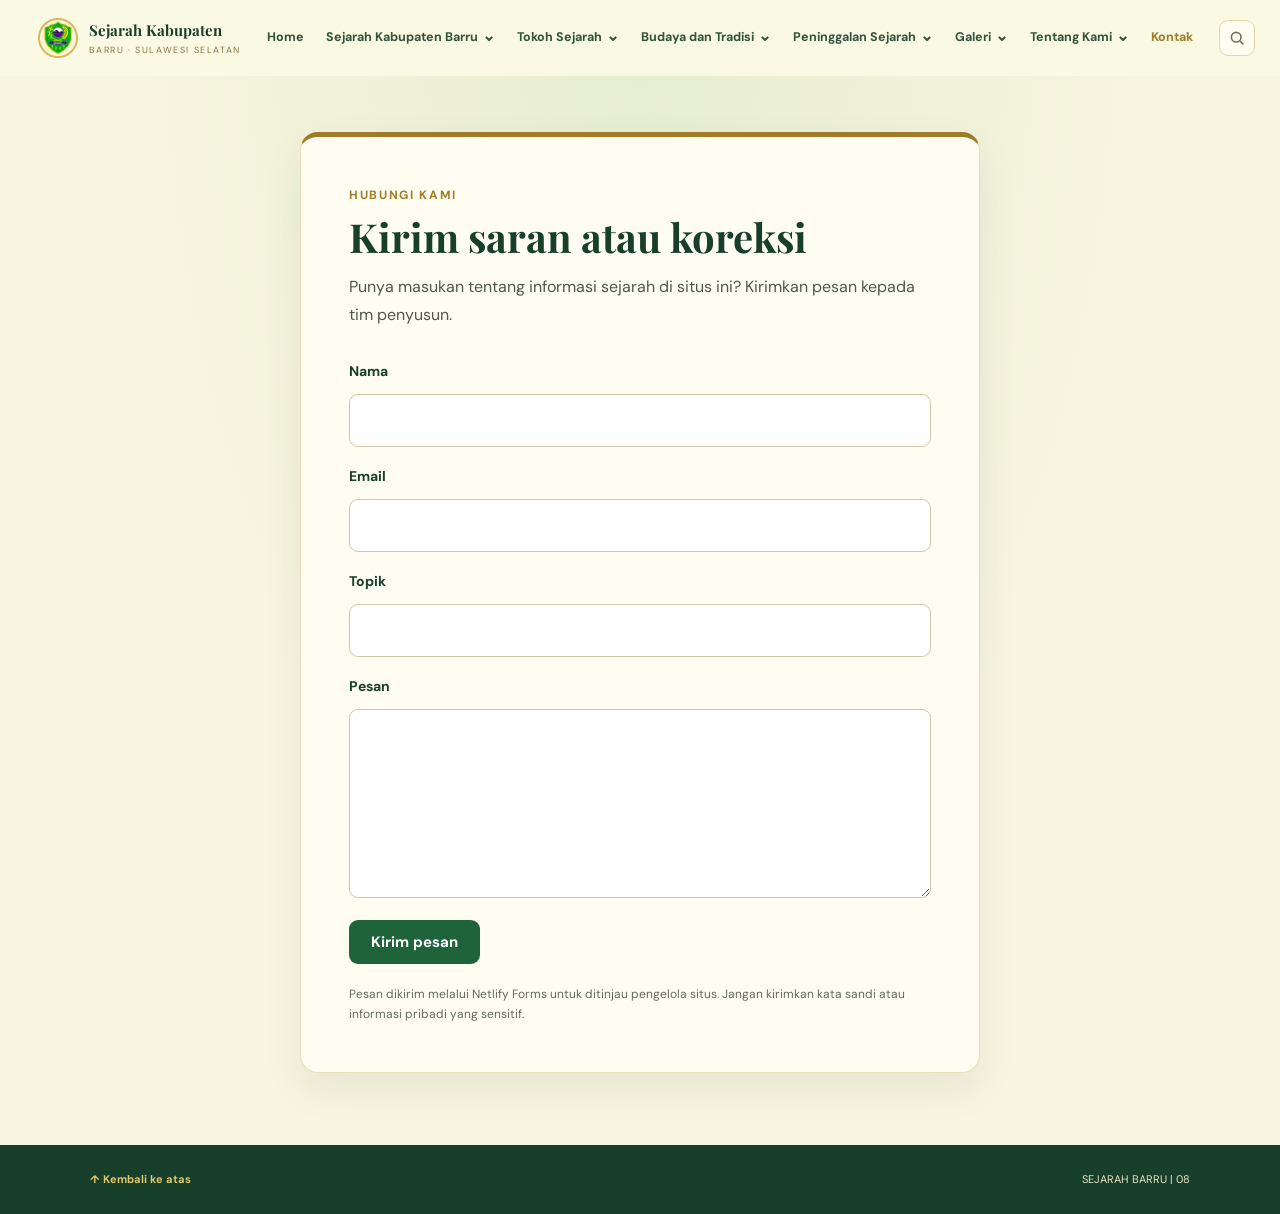
==== commit 56af734e: "Samakan navbar halaman kontak" ====
--- a/kontak/index.html
+++ b/kontak/index.html
@@ -20,13 +20,106 @@
       <span class="brand-mark" aria-hidden="true"></span>
       <span><strong>Sejarah Kabupaten</strong><small>BARRU · SULAWESI SELATAN</small></span>
     </a>
+
     <nav class="main-nav" id="mainNav" aria-label="Navigasi utama">
       <a href="../index.html" class="nav-link">Home</a>
-      <a href="../sejarah.html" class="nav-link">Sejarah</a>
-      <a href="../tokoh.html" class="nav-link">Tokoh Sejarah</a>
-      <a href="../budaya.html" class="nav-link">Budaya</a>
-      <a href="../galeri.html" class="nav-link">Galeri</a>
-      <a href="index.html" class="nav-link active" aria-current="page">Kontak</a>
+      <div class="dropdown">
+        <button class="dropdown-toggle" data-page-link="sejarah" id="historyToggle" aria-expanded="false" aria-controls="historyMenu">
+          Sejarah Kabupaten Barru <span class="chevron">⌄</span>
+        </button>
+        <div class="dropdown-menu mega" id="historyMenu">
+          <a class="menu-feature" href="../sejarah.html#pembentukan">
+            <svg viewBox="0 0 200 130" preserveAspectRatio="xMidYMid slice" aria-hidden="true"><rect width="200" height="130" fill="#a8d2d1"/><rect y="62" width="200" height="68" fill="#d7d99b"/><circle cx="152" cy="30" r="15" fill="#f6df94"/><path d="M-20 105Q40 50 110 90T220 85V130H-20Z" fill="#769b68"/><path d="M40 130Q120 70 220 112V130Z" fill="#47794d"/><path d="M62 62 100 30l38 32-5 6-33-25-33 25Z" fill="#714c35"/><rect x="70" y="64" width="60" height="30" fill="#e8d6a5" stroke="#6d5238" stroke-width="3"/><path d="M76 94v14M124 94v14" stroke="#6b4b35" stroke-width="3"/></svg>
+            <span class="feature-text"><strong>Hari Jadi Barru</strong><small>20 Februari 1960, lahirnya Kabupaten Barru.</small></span>
+          </a>
+          <div class="menu-list">
+            <a href="../sejarah.html#asal-usul"><span class="mi"><svg viewBox="0 0 24 24" fill="none" stroke="currentColor" stroke-width="1.8" aria-hidden="true"><path d="M12 21s7-6.2 7-11a7 7 0 1 0-14 0c0 4.8 7 11 7 11Z"/><circle cx="12" cy="10" r="2.5"/></svg></span><span class="mt"><strong>Asal Usul Barru</strong><small>Pengantar dan empat wilayah kerajaan</small></span></a>
+            <a href="../sejarah.html#masa-kerajaan"><span class="mi"><svg viewBox="0 0 24 24" fill="none" stroke="currentColor" stroke-width="1.8" aria-hidden="true"><path d="M3 18h18M4 18 3 7l5 4 4-6 4 6 5-4-1 11"/></svg></span><span class="mt"><strong>Masa Kerajaan</strong><small>Berru, Tanete, Soppeng Riaja, Mallusetasi</small></span></a>
+            <a href="../sejarah.html#masa-penjajahan"><span class="mi"><svg viewBox="0 0 24 24" fill="none" stroke="currentColor" stroke-width="1.8" aria-hidden="true"><path d="M4 21V9l8-5 8 5v12M9 21v-6h6v6M3 21h18"/></svg></span><span class="mt"><strong>Masa Penjajahan</strong><small>Onder Afdeling Barru di era Belanda</small></span></a>
+            <a href="../sejarah.html#masa-kemerdekaan"><span class="mi"><svg viewBox="0 0 24 24" fill="none" stroke="currentColor" stroke-width="1.8" aria-hidden="true"><path d="M5 21V4M5 4h12l-2 4 2 4H5"/></svg></span><span class="mt"><strong>Masa Kemerdekaan</strong><small>Dari Self Bestuur menjadi Swapraja</small></span></a>
+            <a href="../sejarah.html#pembentukan"><span class="mi"><svg viewBox="0 0 24 24" fill="none" stroke="currentColor" stroke-width="1.8" aria-hidden="true"><rect x="3" y="5" width="18" height="16" rx="2"/><path d="M3 10h18M8 3v4m8-4v4"/></svg></span><span class="mt"><strong>Pembentukan Kabupaten</strong><small>Hari jadi 20 Februari 1960</small></span></a>
+            <a href="../sejarah.html#timeline"><span class="mi"><svg viewBox="0 0 24 24" fill="none" stroke="currentColor" stroke-width="1.8" aria-hidden="true"><circle cx="12" cy="12" r="9"/><path d="M12 7v5l3 2"/></svg></span><span class="mt"><strong>Timeline Sejarah</strong><small>Ringkasan perjalanan Barru</small></span></a>
+          </div>
+        </div>
+      </div>
+      <div class="dropdown">
+        <button class="dropdown-toggle" data-page-link="tokoh" aria-expanded="false" aria-controls="tokohMenu">
+          Tokoh Sejarah <span class="chevron">⌄</span>
+        </button>
+        <div class="dropdown-menu mega satu" id="tokohMenu">
+          <a class="menu-feature" href="../tokoh.html#raja-bangsawan" style="--img-menu-feature:var(--img-menu-tokoh)">
+            <svg viewBox="0 0 200 130" preserveAspectRatio="xMidYMid slice" aria-hidden="true"><rect width="200" height="130" fill="#2f6f49"/><circle cx="100" cy="150" r="90" fill="#a17c28" opacity=".35"/><path d="m62 92-8-42 26 20 20-30 20 30 26-20-8 42Z" fill="#f6df94" stroke="#a17c28" stroke-width="3"/><rect x="62" y="96" width="76" height="9" rx="3" fill="#a17c28"/></svg>
+            <span class="feature-text"><strong>Tokoh Barru</strong><small>Raja, pahlawan, dan tokoh masyarakat.</small></span>
+          </a>
+          <div class="menu-list">
+            <a href="../tokoh.html#raja-bangsawan"><span class="mi"><svg viewBox="0 0 24 24" fill="none" stroke="currentColor" stroke-width="1.8" aria-hidden="true"><path d="M3 18h18M4 18 3 7l5 4 4-6 4 6 5-4-1 11"/></svg></span><span class="mt"><strong>Raja dan Bangsawan</strong><small>Arung dan raja empat kerajaan</small></span></a>
+            <a href="../tokoh.html#pahlawan"><span class="mi"><svg viewBox="0 0 24 24" fill="none" stroke="currentColor" stroke-width="1.8" aria-hidden="true"><path d="m12 3 7 3v5c0 5-3 8-7 10-4-2-7-5-7-10V6z"/></svg></span><span class="mt"><strong>Pahlawan</strong><small>Perlawanan dan perjuangan</small></span></a>
+            <a href="../tokoh.html#tokoh-masyarakat"><span class="mi"><svg viewBox="0 0 24 24" fill="none" stroke="currentColor" stroke-width="1.8" aria-hidden="true"><circle cx="9" cy="8" r="3"/><path d="M3 20c0-3.3 2.7-6 6-6s6 2.7 6 6M16 5a3 3 0 0 1 0 6M18 14c2 .8 3 3 3 6"/></svg></span><span class="mt"><strong>Tokoh Masyarakat</strong><small>Pemimpin daerah, adat, dan pendidik</small></span></a>
+          </div>
+        </div>
+      </div>
+      <div class="dropdown">
+        <button class="dropdown-toggle" data-page-link="budaya" aria-expanded="false" aria-controls="budayaMenu">
+          Budaya dan Tradisi <span class="chevron">⌄</span>
+        </button>
+        <div class="dropdown-menu mega satu" id="budayaMenu">
+          <a class="menu-feature" href="../budaya.html" style="--img-menu-feature:var(--img-menu-budaya)">
+            <svg viewBox="0 0 200 130" preserveAspectRatio="xMidYMid slice" aria-hidden="true"><rect width="200" height="130" fill="#245c3a"/><g fill="none" stroke="#f6df94" stroke-width="3"><path d="m100 14 60 51-60 51-60-51Z"/><path d="m100 32 38 33-38 33-38-33Z"/><path d="m100 50 16 15-16 15-16-15Z" fill="#f6df94"/></g></svg>
+            <span class="feature-text"><strong>Warisan Bugis</strong><small>Adat, seni, dan rasa dari tanah Barru.</small></span>
+          </a>
+          <div class="menu-list">
+            <a href="../budaya.html#adat-istiadat"><span class="mi"><svg viewBox="0 0 24 24" fill="none" stroke="currentColor" stroke-width="1.8" aria-hidden="true"><circle cx="9" cy="14" r="5"/><circle cx="15" cy="14" r="5"/><path d="M9 4h6l-3 4z"/></svg></span><span class="mt"><strong>Adat Istiadat</strong><small>Pernikahan adat dan lembaga adat</small></span></a>
+            <a href="../budaya.html#kesenian"><span class="mi"><svg viewBox="0 0 24 24" fill="none" stroke="currentColor" stroke-width="1.8" aria-hidden="true"><path d="M9 18V5l11-2v13"/><circle cx="6" cy="18" r="3"/><circle cx="17" cy="16" r="3"/></svg></span><span class="mt"><strong>Kesenian</strong><small>Tari, musik, dan sastra</small></span></a>
+            <a href="../budaya.html#kuliner"><span class="mi"><svg viewBox="0 0 24 24" fill="none" stroke="currentColor" stroke-width="1.8" aria-hidden="true"><path d="M4 11h16a8 8 0 0 1-16 0ZM8 7c0-2 2-2 2-4M13 7c0-2 2-2 2-4"/></svg></span><span class="mt"><strong>Kuliner</strong><small>Makanan khas Barru</small></span></a>
+          </div>
+        </div>
+      </div>
+      <div class="dropdown">
+        <button class="dropdown-toggle" data-page-link="peninggalan" aria-expanded="false" aria-controls="peninggalanMenu">
+          Peninggalan Sejarah <span class="chevron">⌄</span>
+        </button>
+        <div class="dropdown-menu mega satu kanan" id="peninggalanMenu">
+          <a class="menu-feature" href="../peninggalan.html" style="--img-menu-feature:var(--img-menu-peninggalan)">
+            <svg viewBox="0 0 200 130" preserveAspectRatio="xMidYMid slice" aria-hidden="true"><rect width="200" height="130" fill="#a8d2d1"/><rect y="88" width="200" height="42" fill="#47794d"/><circle cx="160" cy="28" r="13" fill="#f6df94"/><path d="M52 110V58a48 48 0 0 1 96 0v52h-22V60a26 26 0 0 0-52 0v50Z" fill="#e8d6a5" stroke="#6d5238" stroke-width="3"/><rect x="40" y="108" width="120" height="10" fill="#6d5238"/></svg>
+            <span class="feature-text"><strong>Jejak Masa Lalu</strong><small>Situs dan naskah yang masih bertahan.</small></span>
+          </a>
+          <div class="menu-list">
+            <a href="../peninggalan.html#situs"><span class="mi"><svg viewBox="0 0 24 24" width="20" height="20" fill="none" stroke="currentColor" stroke-width="1.8" aria-hidden="true"><path d="M4 21V9l8-5 8 5v12M9 21v-6h6v6M3 21h18"/></svg></span><span class="mt"><strong>Situs dan Bangunan</strong><small>Situs kerajaan dan bangunan kuno</small></span></a>
+            <a href="../peninggalan.html#naskah"><span class="mi"><svg viewBox="0 0 24 24" width="20" height="20" fill="none" stroke="currentColor" stroke-width="1.8" aria-hidden="true"><path d="M7 4h11v13a3 3 0 0 1-3 3H6a3 3 0 0 0 3-3V4ZM7 4a3 3 0 0 0-3 3v1h3"/><path d="M11 9h4M11 13h4"/></svg></span><span class="mt"><strong>Naskah Kuno</strong><small>Lontara dan naskah La Galigo</small></span></a>
+          </div>
+        </div>
+      </div>
+      <div class="dropdown">
+        <button class="dropdown-toggle" data-page-link="galeri" aria-expanded="false" aria-controls="galeriMenu">
+          Galeri <span class="chevron">⌄</span>
+        </button>
+        <div class="dropdown-menu mega satu kanan" id="galeriMenu">
+          <a class="menu-feature" href="../galeri.html" style="--img-menu-feature:var(--img-menu-galeri)">
+            <svg viewBox="0 0 200 130" preserveAspectRatio="xMidYMid slice" aria-hidden="true"><rect width="200" height="130" fill="#2b6b45"/><g transform="rotate(-6 73 61)"><rect x="30" y="28" width="86" height="66" rx="5" fill="#f7f4df" stroke="#a17c28" stroke-width="4"/><path d="M38 84 62 58l20 20 12-12 24 18v10H38Z" fill="#769b68"/></g><g transform="rotate(5 132 70)"><rect x="92" y="38" width="80" height="64" rx="5" fill="#f7f4df" stroke="#a17c28" stroke-width="4"/><circle cx="120" cy="58" r="8" fill="#f6df94"/><path d="m100 94 22-22 16 14 12-10 20 18v6h-70Z" fill="#47794d"/></g></svg>
+            <span class="feature-text"><strong>Barru dalam Gambar</strong><small>Foto dan video dokumentasi.</small></span>
+          </a>
+          <div class="menu-list">
+            <a href="../galeri.html#foto"><span class="mi"><svg viewBox="0 0 24 24" width="20" height="20" fill="none" stroke="currentColor" stroke-width="1.8" aria-hidden="true"><rect x="3" y="5" width="18" height="14" rx="2"/><circle cx="9" cy="11" r="2"/><path d="m21 16-5-5-8 8"/></svg></span><span class="mt"><strong>Foto</strong><small>Arsip dan dokumentasi foto</small></span></a>
+            <a href="../galeri.html#video"><span class="mi"><svg viewBox="0 0 24 24" width="20" height="20" fill="none" stroke="currentColor" stroke-width="1.8" aria-hidden="true"><rect x="3" y="6" width="13" height="12" rx="2"/><path d="m16 10 5-3v10l-5-3"/></svg></span><span class="mt"><strong>Video</strong><small>Dokumenter dan video pendek</small></span></a>
+          </div>
+        </div>
+      </div>
+      <div class="dropdown">
+        <button class="dropdown-toggle" data-page-link="tentang" aria-expanded="false" aria-controls="tentangMenu">
+          Tentang Kami <span class="chevron">⌄</span>
+        </button>
+        <div class="dropdown-menu mega satu kanan" id="tentangMenu">
+          <a class="menu-feature" href="../tentang.html" style="--img-menu-feature:var(--img-menu-tentang)">
+            <svg viewBox="0 0 200 130" preserveAspectRatio="xMidYMid slice" aria-hidden="true"><rect width="200" height="130" fill="#245c3a"/><circle cx="160" cy="26" r="10" fill="#f6df94"/><path d="M100 40C80 28 56 28 36 36v62c20-8 44-8 64 4ZM100 40c20-12 44-12 64-4v62c-20-8-44-8-64 4Z" fill="#f7f4df" stroke="#a17c28" stroke-width="3"/><path d="M50 52c14-4 32-4 40 0M50 64c14-4 32-4 40 0M110 52c8-4 26-4 40 0M110 64c8-4 26-4 40 0" stroke="#a17c28" stroke-width="2.5" fill="none"/></svg>
+            <span class="feature-text"><strong>Di Balik Situs</strong><small>Tujuan dan tim penyusun.</small></span>
+          </a>
+          <div class="menu-list">
+            <a href="../tentang.html#profil"><span class="mi"><svg viewBox="0 0 24 24" width="20" height="20" fill="none" stroke="currentColor" stroke-width="1.8" aria-hidden="true"><circle cx="12" cy="12" r="9"/><path d="M12 11v6M12 7.5v.5"/></svg></span><span class="mt"><strong>Profil Situs</strong><small>Tujuan dan sumber rujukan</small></span></a>
+            <a href="../tentang.html#tim"><span class="mi"><svg viewBox="0 0 24 24" width="20" height="20" fill="none" stroke="currentColor" stroke-width="1.8" aria-hidden="true"><circle cx="9" cy="8" r="3"/><path d="M3 20c0-3.3 2.7-6 6-6s6 2.7 6 6M16 5a3 3 0 0 1 0 6M18 14c2 .8 3 3 3 6"/></svg></span><span class="mt"><strong>Tim Penyusun</strong><small>Orang di balik situs ini</small></span></a>
+          </div>
+        </div>
+      </div>
+      <a href="index.html" class="nav-link" data-page-link="kontak">Kontak</a>
     </nav>
     <div class="nav-actions">
       <button class="search-btn" id="searchOpen" aria-label="Cari di situs ini">
